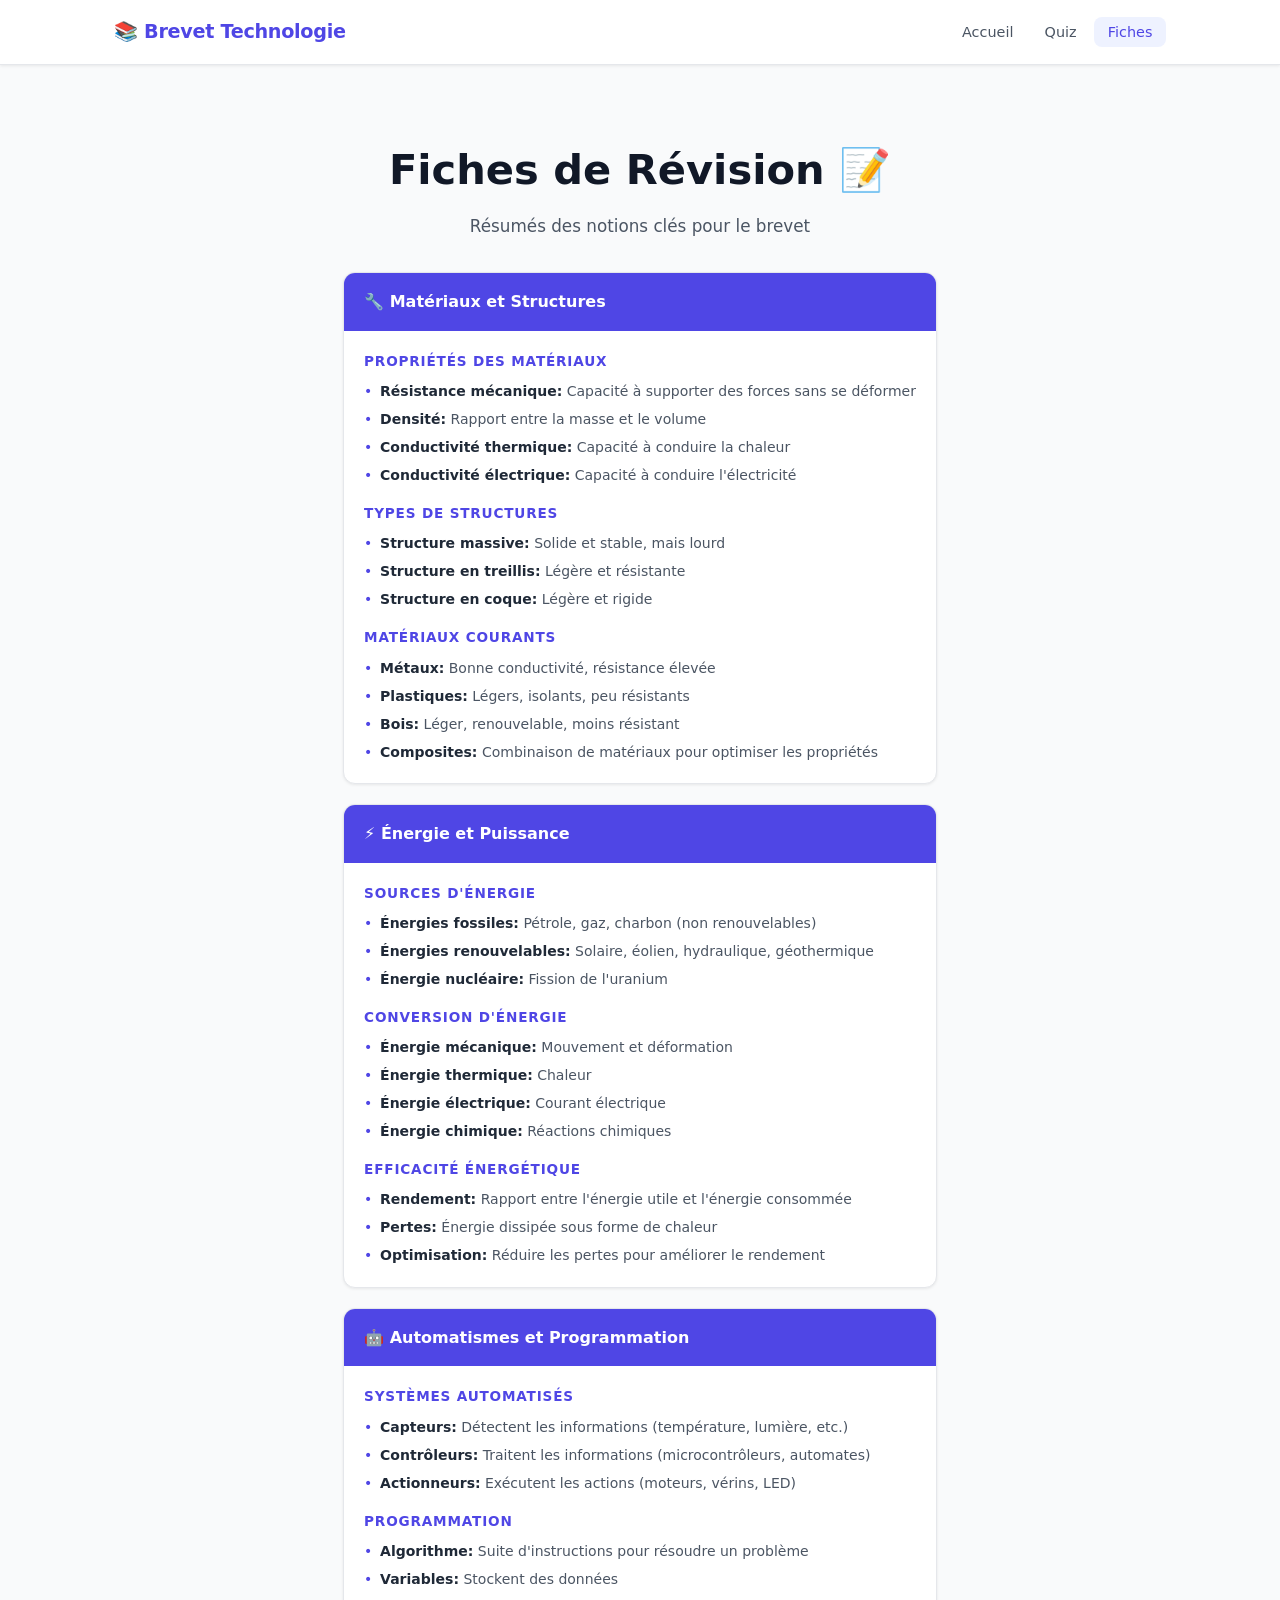
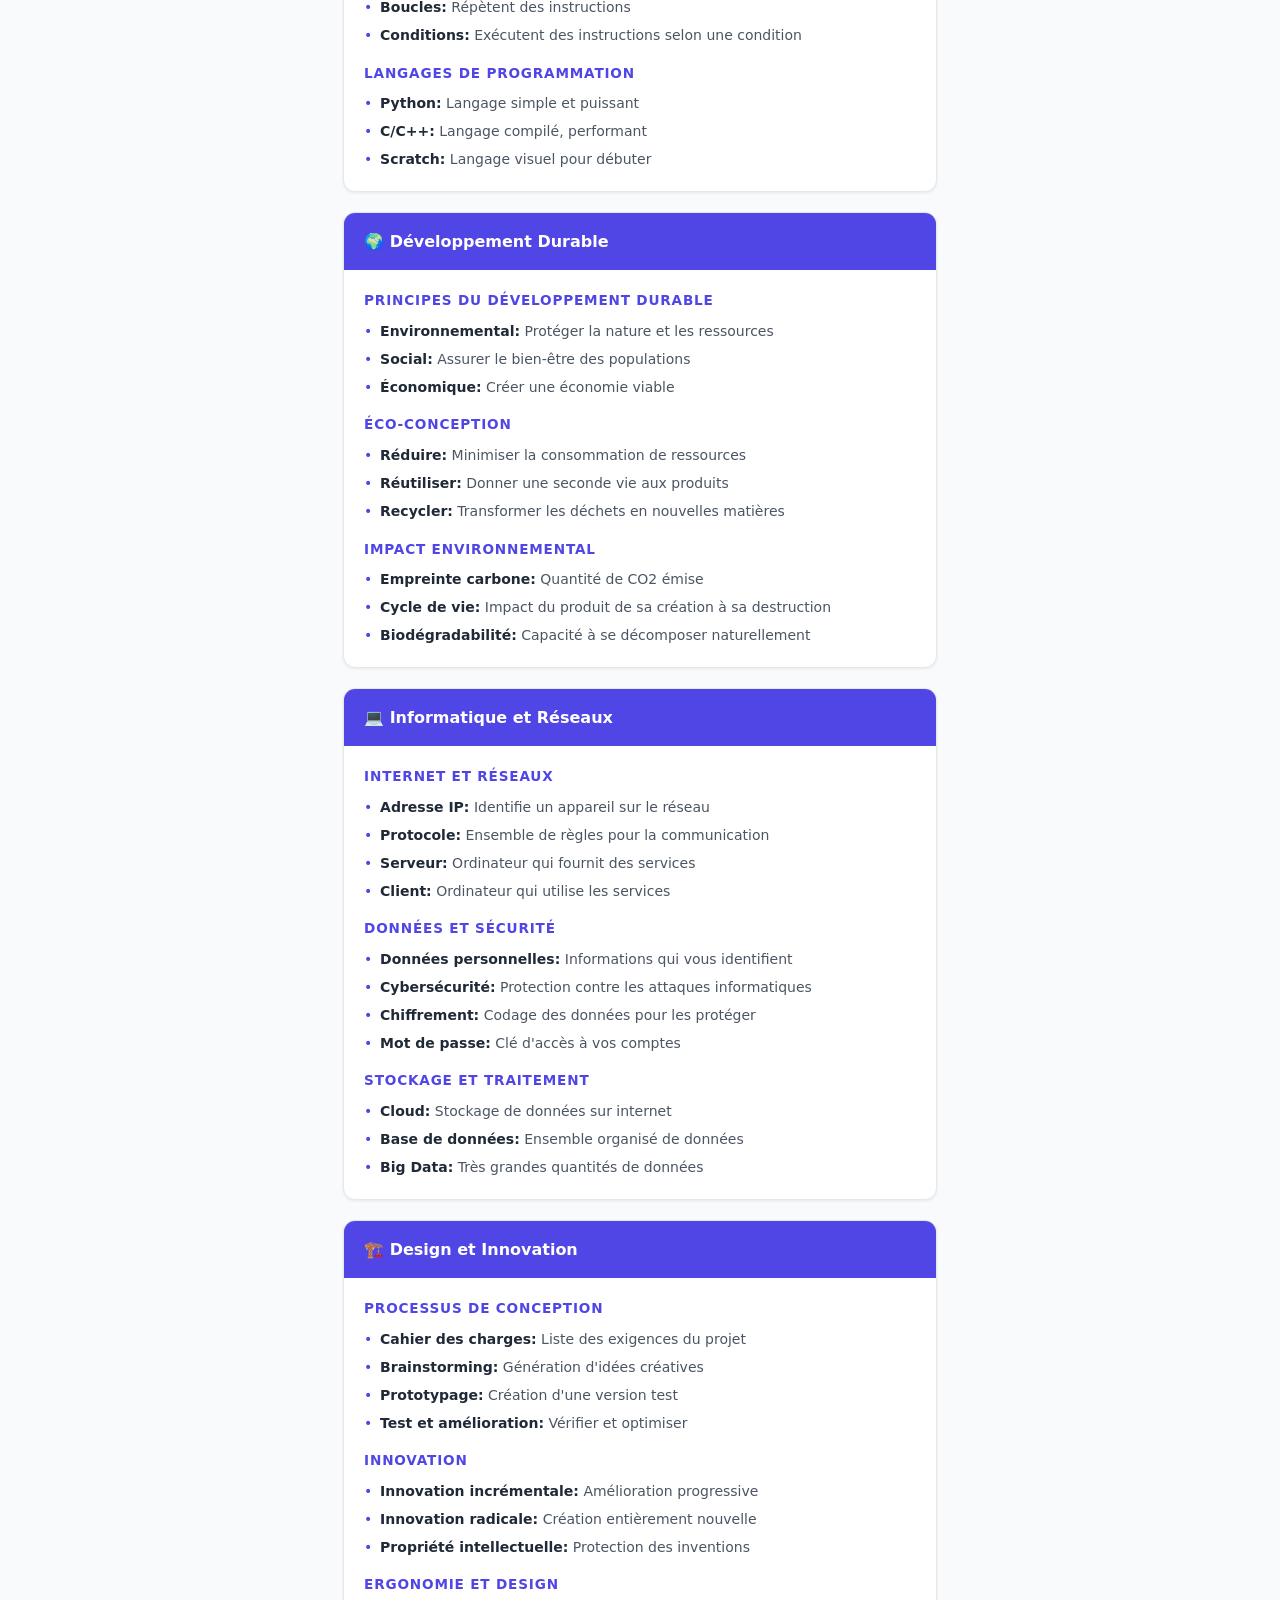
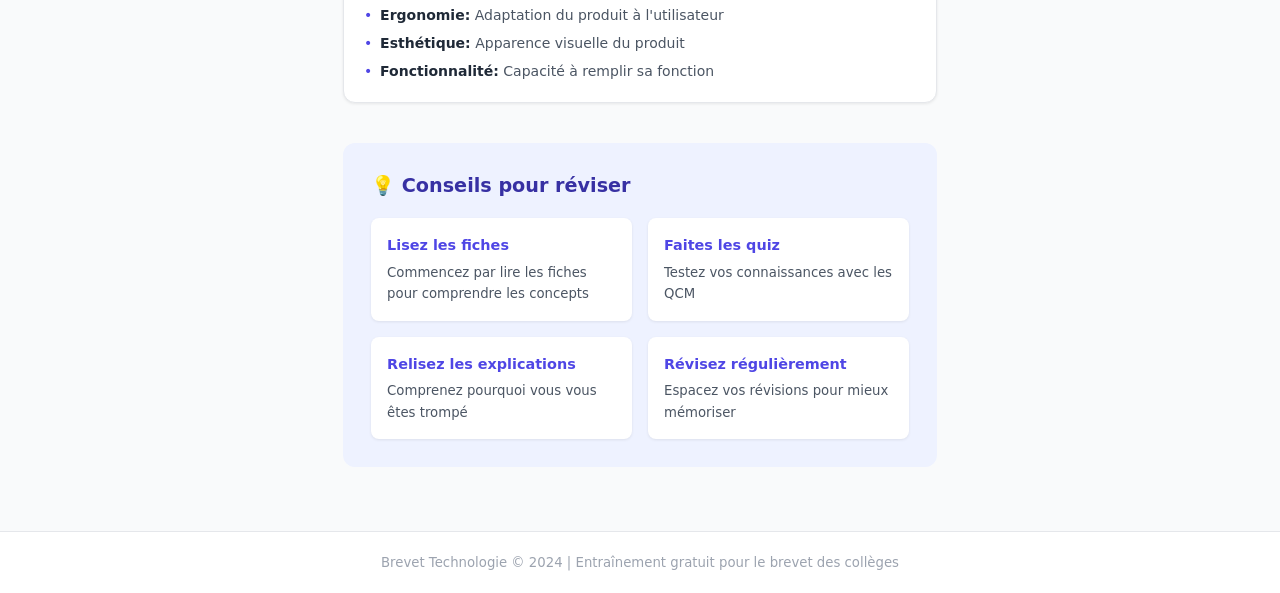
==== fiches.html @ 894ae721 "Initial commit" ====
<!DOCTYPE html>
<html lang="fr">
<head>
    <meta charset="UTF-8">
    <meta name="viewport" content="width=device-width, initial-scale=1.0">
    <title>Fiches de Révision - Brevet Technologie</title>
    <link rel="stylesheet" href="styles.css">
</head>
<body>
    <nav class="navbar">
        <div class="nav-container">
            <h1 class="logo">📚 Brevet Technologie</h1>
            <ul class="nav-links">
                <li><a href="index.html">Accueil</a></li>
                <li><a href="quiz.html">Quiz</a></li>
                <li><a href="fiches.html" class="active">Fiches</a></li>
            </ul>
        </div>
    </nav>

    <div class="container">
        <header class="hero">
            <h1>Fiches de Révision 📝</h1>
            <p>Résumés des notions clés pour le brevet</p>
        </header>

        <div class="fiches-container">
            <div class="fiche-card">
                <div class="fiche-header">
                    <h2>🔧 Matériaux et Structures</h2>
                </div>
                <div class="fiche-content">
                    <h3>Propriétés des matériaux</h3>
                    <ul>
                        <li><strong>Résistance mécanique:</strong> Capacité à supporter des forces sans se déformer</li>
                        <li><strong>Densité:</strong> Rapport entre la masse et le volume</li>
                        <li><strong>Conductivité thermique:</strong> Capacité à conduire la chaleur</li>
                        <li><strong>Conductivité électrique:</strong> Capacité à conduire l'électricité</li>
                    </ul>

                    <h3>Types de structures</h3>
                    <ul>
                        <li><strong>Structure massive:</strong> Solide et stable, mais lourd</li>
                        <li><strong>Structure en treillis:</strong> Légère et résistante</li>
                        <li><strong>Structure en coque:</strong> Légère et rigide</li>
                    </ul>

                    <h3>Matériaux courants</h3>
                    <ul>
                        <li><strong>Métaux:</strong> Bonne conductivité, résistance élevée</li>
                        <li><strong>Plastiques:</strong> Légers, isolants, peu résistants</li>
                        <li><strong>Bois:</strong> Léger, renouvelable, moins résistant</li>
                        <li><strong>Composites:</strong> Combinaison de matériaux pour optimiser les propriétés</li>
                    </ul>
                </div>
            </div>

            <div class="fiche-card">
                <div class="fiche-header">
                    <h2>⚡ Énergie et Puissance</h2>
                </div>
                <div class="fiche-content">
                    <h3>Sources d'énergie</h3>
                    <ul>
                        <li><strong>Énergies fossiles:</strong> Pétrole, gaz, charbon (non renouvelables)</li>
                        <li><strong>Énergies renouvelables:</strong> Solaire, éolien, hydraulique, géothermique</li>
                        <li><strong>Énergie nucléaire:</strong> Fission de l'uranium</li>
                    </ul>

                    <h3>Conversion d'énergie</h3>
                    <ul>
                        <li><strong>Énergie mécanique:</strong> Mouvement et déformation</li>
                        <li><strong>Énergie thermique:</strong> Chaleur</li>
                        <li><strong>Énergie électrique:</strong> Courant électrique</li>
                        <li><strong>Énergie chimique:</strong> Réactions chimiques</li>
                    </ul>

                    <h3>Efficacité énergétique</h3>
                    <ul>
                        <li><strong>Rendement:</strong> Rapport entre l'énergie utile et l'énergie consommée</li>
                        <li><strong>Pertes:</strong> Énergie dissipée sous forme de chaleur</li>
                        <li><strong>Optimisation:</strong> Réduire les pertes pour améliorer le rendement</li>
                    </ul>
                </div>
            </div>

            <div class="fiche-card">
                <div class="fiche-header">
                    <h2>🤖 Automatismes et Programmation</h2>
                </div>
                <div class="fiche-content">
                    <h3>Systèmes automatisés</h3>
                    <ul>
                        <li><strong>Capteurs:</strong> Détectent les informations (température, lumière, etc.)</li>
                        <li><strong>Contrôleurs:</strong> Traitent les informations (microcontrôleurs, automates)</li>
                        <li><strong>Actionneurs:</strong> Exécutent les actions (moteurs, vérins, LED)</li>
                    </ul>

                    <h3>Programmation</h3>
                    <ul>
                        <li><strong>Algorithme:</strong> Suite d'instructions pour résoudre un problème</li>
                        <li><strong>Variables:</strong> Stockent des données</li>
                        <li><strong>Boucles:</strong> Répètent des instructions</li>
                        <li><strong>Conditions:</strong> Exécutent des instructions selon une condition</li>
                    </ul>

                    <h3>Langages de programmation</h3>
                    <ul>
                        <li><strong>Python:</strong> Langage simple et puissant</li>
                        <li><strong>C/C++:</strong> Langage compilé, performant</li>
                        <li><strong>Scratch:</strong> Langage visuel pour débuter</li>
                    </ul>
                </div>
            </div>

            <div class="fiche-card">
                <div class="fiche-header">
                    <h2>🌍 Développement Durable</h2>
                </div>
                <div class="fiche-content">
                    <h3>Principes du développement durable</h3>
                    <ul>
                        <li><strong>Environnemental:</strong> Protéger la nature et les ressources</li>
                        <li><strong>Social:</strong> Assurer le bien-être des populations</li>
                        <li><strong>Économique:</strong> Créer une économie viable</li>
                    </ul>

                    <h3>Éco-conception</h3>
                    <ul>
                        <li><strong>Réduire:</strong> Minimiser la consommation de ressources</li>
                        <li><strong>Réutiliser:</strong> Donner une seconde vie aux produits</li>
                        <li><strong>Recycler:</strong> Transformer les déchets en nouvelles matières</li>
                    </ul>

                    <h3>Impact environnemental</h3>
                    <ul>
                        <li><strong>Empreinte carbone:</strong> Quantité de CO2 émise</li>
                        <li><strong>Cycle de vie:</strong> Impact du produit de sa création à sa destruction</li>
                        <li><strong>Biodégradabilité:</strong> Capacité à se décomposer naturellement</li>
                    </ul>
                </div>
            </div>

            <div class="fiche-card">
                <div class="fiche-header">
                    <h2>💻 Informatique et Réseaux</h2>
                </div>
                <div class="fiche-content">
                    <h3>Internet et réseaux</h3>
                    <ul>
                        <li><strong>Adresse IP:</strong> Identifie un appareil sur le réseau</li>
                        <li><strong>Protocole:</strong> Ensemble de règles pour la communication</li>
                        <li><strong>Serveur:</strong> Ordinateur qui fournit des services</li>
                        <li><strong>Client:</strong> Ordinateur qui utilise les services</li>
                    </ul>

                    <h3>Données et sécurité</h3>
                    <ul>
                        <li><strong>Données personnelles:</strong> Informations qui vous identifient</li>
                        <li><strong>Cybersécurité:</strong> Protection contre les attaques informatiques</li>
                        <li><strong>Chiffrement:</strong> Codage des données pour les protéger</li>
                        <li><strong>Mot de passe:</strong> Clé d'accès à vos comptes</li>
                    </ul>

                    <h3>Stockage et traitement</h3>
                    <ul>
                        <li><strong>Cloud:</strong> Stockage de données sur internet</li>
                        <li><strong>Base de données:</strong> Ensemble organisé de données</li>
                        <li><strong>Big Data:</strong> Très grandes quantités de données</li>
                    </ul>
                </div>
            </div>

            <div class="fiche-card">
                <div class="fiche-header">
                    <h2>🏗️ Design et Innovation</h2>
                </div>
                <div class="fiche-content">
                    <h3>Processus de conception</h3>
                    <ul>
                        <li><strong>Cahier des charges:</strong> Liste des exigences du projet</li>
                        <li><strong>Brainstorming:</strong> Génération d'idées créatives</li>
                        <li><strong>Prototypage:</strong> Création d'une version test</li>
                        <li><strong>Test et amélioration:</strong> Vérifier et optimiser</li>
                    </ul>

                    <h3>Innovation</h3>
                    <ul>
                        <li><strong>Innovation incrémentale:</strong> Amélioration progressive</li>
                        <li><strong>Innovation radicale:</strong> Création entièrement nouvelle</li>
                        <li><strong>Propriété intellectuelle:</strong> Protection des inventions</li>
                    </ul>

                    <h3>Ergonomie et design</h3>
                    <ul>
                        <li><strong>Ergonomie:</strong> Adaptation du produit à l'utilisateur</li>
                        <li><strong>Esthétique:</strong> Apparence visuelle du produit</li>
                        <li><strong>Fonctionnalité:</strong> Capacité à remplir sa fonction</li>
                    </ul>
                </div>
            </div>
        </div>

        <section class="tips-section">
            <h2>💡 Conseils pour réviser</h2>
            <div class="tips-grid">
                <div class="tip-card">
                    <h3>Lisez les fiches</h3>
                    <p>Commencez par lire les fiches pour comprendre les concepts</p>
                </div>
                <div class="tip-card">
                    <h3>Faites les quiz</h3>
                    <p>Testez vos connaissances avec les QCM</p>
                </div>
                <div class="tip-card">
                    <h3>Relisez les explications</h3>
                    <p>Comprenez pourquoi vous vous êtes trompé</p>
                </div>
                <div class="tip-card">
                    <h3>Révisez régulièrement</h3>
                    <p>Espacez vos révisions pour mieux mémoriser</p>
                </div>
            </div>
        </section>
    </div>

    <footer>
        <p>Brevet Technologie © 2024 | Entraînement gratuit pour le brevet des collèges</p>
    </footer>
</body>
</html>
---- styles.css ----
/* ===== RESET & BASE ===== */
*, *::before, *::after {
    box-sizing: border-box;
    margin: 0;
    padding: 0;
}

:root {
    --primary: #4f46e5;
    --primary-light: #eef2ff;
    --primary-dark: #3730a3;
    --success: #16a34a;
    --success-light: #dcfce7;
    --danger: #dc2626;
    --danger-light: #fee2e2;
    --warning: #d97706;
    --warning-light: #fef3c7;
    --gray-50: #f9fafb;
    --gray-100: #f3f4f6;
    --gray-200: #e5e7eb;
    --gray-400: #9ca3af;
    --gray-600: #4b5563;
    --gray-800: #1f2937;
    --gray-900: #111827;
    --radius: 12px;
    --radius-sm: 8px;
    --shadow-sm: 0 1px 3px rgba(0,0,0,.08);
    --shadow: 0 4px 16px rgba(0,0,0,.10);
    --shadow-lg: 0 8px 32px rgba(0,0,0,.12);
    --transition: .2s ease;
}

body {
    font-family: 'Segoe UI', system-ui, -apple-system, sans-serif;
    background: var(--gray-50);
    color: var(--gray-800);
    line-height: 1.6;
    min-height: 100vh;
    display: flex;
    flex-direction: column;
}

/* ===== NAVBAR ===== */
.navbar {
    background: #fff;
    border-bottom: 1px solid var(--gray-200);
    position: sticky;
    top: 0;
    z-index: 100;
    box-shadow: var(--shadow-sm);
}

.nav-container {
    max-width: 1100px;
    margin: 0 auto;
    padding: 0 1.5rem;
    height: 64px;
    display: flex;
    align-items: center;
    justify-content: space-between;
}

.logo {
    font-size: 1.2rem;
    font-weight: 700;
    color: var(--primary);
    letter-spacing: -.3px;
}

.nav-links {
    list-style: none;
    display: flex;
    gap: .25rem;
}

.nav-links a {
    text-decoration: none;
    color: var(--gray-600);
    font-size: .9rem;
    font-weight: 500;
    padding: .45rem .85rem;
    border-radius: var(--radius-sm);
    transition: background var(--transition), color var(--transition);
}

.nav-links a:hover {
    background: var(--gray-100);
    color: var(--gray-900);
}

.nav-links a.active {
    background: var(--primary-light);
    color: var(--primary);
}

/* ===== LAYOUT ===== */
.container {
    max-width: 1100px;
    margin: 0 auto;
    padding: 2rem 1.5rem;
    flex: 1;
}

/* ===== HERO ===== */
.hero {
    text-align: center;
    padding: 2.5rem 1rem 2rem;
}

.hero h1 {
    font-size: clamp(1.8rem, 4vw, 2.6rem);
    font-weight: 700;
    color: var(--gray-900);
    margin-bottom: .6rem;
}

.hero p {
    font-size: 1.05rem;
    color: var(--gray-600);
}

/* ===== STATS SECTION ===== */
.stats-section {
    display: grid;
    grid-template-columns: repeat(auto-fit, minmax(220px, 1fr));
    gap: 1rem;
    margin-bottom: 2.5rem;
}

.stat-card {
    background: #fff;
    border: 1px solid var(--gray-200);
    border-radius: var(--radius);
    padding: 1.25rem 1.5rem;
    text-align: center;
    box-shadow: var(--shadow-sm);
}

.stat-icon {
    font-size: 1.8rem;
    margin-bottom: .4rem;
}

.stat-card h3 {
    font-size: .8rem;
    text-transform: uppercase;
    letter-spacing: .06em;
    color: var(--gray-400);
    margin-bottom: .3rem;
}

.stat-card p {
    font-size: 1.3rem;
    font-weight: 700;
    color: var(--gray-900);
}

/* ===== PROGRESS BAR ===== */
.progress-bar {
    background: var(--gray-200);
    border-radius: 99px;
    height: 8px;
    overflow: hidden;
    margin-top: .6rem;
}

.progress-fill {
    height: 100%;
    background: linear-gradient(90deg, var(--primary), #818cf8);
    border-radius: 99px;
    transition: width .6s ease;
    width: 0%;
}

/* ===== PROGRESSION DÉTAILLÉE ===== */
.progress-detail-section {
    background: #fff;
    border: 1px solid var(--gray-200);
    border-radius: var(--radius);
    padding: 1.5rem;
    margin-bottom: 2.5rem;
    box-shadow: var(--shadow-sm);
}

.progress-detail-section h2 {
    font-size: 1rem;
    font-weight: 700;
    margin-bottom: 1.1rem;
    color: var(--gray-900);
}

.progress-detail-grid {
    display: flex;
    flex-direction: column;
    gap: .65rem;
}

.prog-row {
    display: grid;
    grid-template-columns: 140px 1fr 40px;
    align-items: center;
    gap: .75rem;
}

.prog-label {
    font-size: .85rem;
    color: var(--gray-600);
    white-space: nowrap;
    overflow: hidden;
    text-overflow: ellipsis;
}

.prog-bar-wrap {
    background: var(--gray-100);
    border-radius: 99px;
    height: 10px;
    overflow: hidden;
}

.prog-bar-fill {
    height: 100%;
    border-radius: 99px;
    transition: width .7s ease;
    min-width: 0;
}

.prog-pct {
    font-size: .82rem;
    font-weight: 700;
    text-align: right;
}

@media (max-width: 480px) {
    .prog-row { grid-template-columns: 110px 1fr 36px; }
}

/* ===== THEMES SECTION ===== */
.themes-section h2,
.info-section h2 {
    font-size: 1.3rem;
    font-weight: 700;
    margin-bottom: 1.2rem;
    color: var(--gray-900);
}

.themes-grid {
    display: grid;
    grid-template-columns: repeat(auto-fill, minmax(280px, 1fr));
    gap: 1rem;
    margin-bottom: 3rem;
}

.theme-card {
    background: #fff;
    border: 1px solid var(--gray-200);
    border-radius: var(--radius);
    padding: 1.4rem 1.5rem;
    cursor: pointer;
    transition: transform var(--transition), box-shadow var(--transition), border-color var(--transition);
    box-shadow: var(--shadow-sm);
}

.theme-card:hover {
    transform: translateY(-3px);
    box-shadow: var(--shadow);
    border-color: var(--primary);
}

.theme-icon {
    font-size: 2rem;
    margin-bottom: .6rem;
}

.theme-card h3 {
    font-size: 1rem;
    font-weight: 700;
    margin-bottom: .35rem;
    color: var(--gray-900);
}

.theme-card p {
    font-size: .875rem;
    color: var(--gray-600);
    margin-bottom: .7rem;
}

.theme-stats span {
    font-size: .8rem;
    font-weight: 600;
    color: var(--primary);
    background: var(--primary-light);
    padding: .2rem .6rem;
    border-radius: 99px;
}

/* ===== INFO SECTION ===== */
.info-grid {
    display: grid;
    grid-template-columns: repeat(auto-fill, minmax(200px, 1fr));
    gap: 1rem;
}

.info-card {
    background: #fff;
    border: 1px solid var(--gray-200);
    border-radius: var(--radius);
    padding: 1.25rem;
    box-shadow: var(--shadow-sm);
}

.info-number {
    width: 36px;
    height: 36px;
    border-radius: 50%;
    background: var(--primary-light);
    color: var(--primary);
    font-weight: 700;
    font-size: .9rem;
    display: flex;
    align-items: center;
    justify-content: center;
    margin-bottom: .7rem;
}

.info-card h3 {
    font-size: .95rem;
    font-weight: 700;
    margin-bottom: .35rem;
}

.info-card p {
    font-size: .85rem;
    color: var(--gray-600);
}

/* ===== FICHES ===== */
.fiches-container {
    display: grid;
    grid-template-columns: repeat(auto-fill, minmax(320px, 1fr));
    gap: 1.25rem;
    margin-bottom: 2.5rem;
}

.fiche-card {
    background: #fff;
    border: 1px solid var(--gray-200);
    border-radius: var(--radius);
    overflow: hidden;
    box-shadow: var(--shadow-sm);
    transition: box-shadow var(--transition);
}

.fiche-card:hover {
    box-shadow: var(--shadow);
}

.fiche-header {
    background: var(--primary);
    color: #fff;
    padding: 1rem 1.25rem;
}

.fiche-header h2 {
    font-size: 1rem;
    font-weight: 700;
}

.fiche-content {
    padding: 1.25rem;
}

.fiche-content h3 {
    font-size: .85rem;
    text-transform: uppercase;
    letter-spacing: .06em;
    color: var(--primary);
    margin: 1rem 0 .5rem;
    font-weight: 700;
}

.fiche-content h3:first-child {
    margin-top: 0;
}

.fiche-content ul {
    list-style: none;
    display: flex;
    flex-direction: column;
    gap: .35rem;
}

.fiche-content li {
    font-size: .875rem;
    color: var(--gray-600);
    padding-left: 1rem;
    position: relative;
}

.fiche-content li::before {
    content: '•';
    color: var(--primary);
    position: absolute;
    left: 0;
}

.fiche-content strong {
    color: var(--gray-800);
}

/* ===== TIPS SECTION ===== */
.tips-section {
    background: var(--primary-light);
    border-radius: var(--radius);
    padding: 1.75rem;
    margin-bottom: 2rem;
}

.tips-section h2 {
    font-size: 1.2rem;
    font-weight: 700;
    margin-bottom: 1rem;
    color: var(--primary-dark);
}

.tips-grid {
    display: grid;
    grid-template-columns: repeat(auto-fill, minmax(180px, 1fr));
    gap: 1rem;
}

.tip-card {
    background: #fff;
    border-radius: var(--radius-sm);
    padding: 1rem;
    box-shadow: var(--shadow-sm);
}

.tip-card h3 {
    font-size: .9rem;
    font-weight: 700;
    margin-bottom: .3rem;
    color: var(--primary);
}

.tip-card p {
    font-size: .83rem;
    color: var(--gray-600);
}

/* ===== QUIZ ===== */
.quiz-container {
    max-width: 760px;
    margin: 0 auto;
}

.quiz-header {
    background: #fff;
    border: 1px solid var(--gray-200);
    border-radius: var(--radius);
    padding: 1.25rem 1.5rem;
    margin-bottom: 1.25rem;
    box-shadow: var(--shadow-sm);
}

.quiz-header h2 {
    font-size: 1.15rem;
    font-weight: 700;
    margin-bottom: .75rem;
}

.quiz-progress {
    display: flex;
    align-items: center;
    gap: .75rem;
}

#question-counter {
    font-size: .85rem;
    font-weight: 600;
    color: var(--gray-600);
    white-space: nowrap;
    min-width: 36px;
}

.question-section {
    background: #fff;
    border: 1px solid var(--gray-200);
    border-radius: var(--radius);
    padding: 1.75rem 1.5rem;
    margin-bottom: 1.25rem;
    box-shadow: var(--shadow-sm);
}

#question-text {
    font-size: 1.1rem;
    font-weight: 600;
    color: var(--gray-900);
    margin-bottom: 1.5rem;
    line-height: 1.5;
}

.answers-grid {
    display: grid;
    grid-template-columns: 1fr 1fr;
    gap: .75rem;
}

@media (max-width: 560px) {
    .answers-grid { grid-template-columns: 1fr; }
}

.answer-btn {
    background: var(--gray-50);
    border: 1.5px solid var(--gray-200);
    border-radius: var(--radius-sm);
    padding: .9rem 1.1rem;
    font-size: .92rem;
    font-family: inherit;
    color: var(--gray-800);
    cursor: pointer;
    text-align: left;
    transition: all var(--transition);
    line-height: 1.4;
}

.answer-btn:hover {
    background: var(--primary-light);
    border-color: var(--primary);
    color: var(--primary);
}

.answer-btn.selected {
    background: var(--primary);
    border-color: var(--primary);
    color: #fff;
    font-weight: 600;
}

.answer-btn.correct {
    background: var(--success-light);
    border-color: var(--success);
    color: var(--success);
    font-weight: 600;
}

.answer-btn.incorrect {
    background: var(--danger-light);
    border-color: var(--danger);
    color: var(--danger);
}

/* ===== QUIZ CONTROLS ===== */
.quiz-controls {
    display: flex;
    justify-content: space-between;
    gap: 1rem;
}

.btn {
    padding: .7rem 1.5rem;
    border-radius: var(--radius-sm);
    border: none;
    font-size: .95rem;
    font-family: inherit;
    font-weight: 600;
    cursor: pointer;
    transition: all var(--transition);
}

.btn:disabled {
    opacity: .4;
    cursor: not-allowed;
}

.btn-primary {
    background: var(--primary);
    color: #fff;
}

.btn-primary:hover:not(:disabled) {
    background: var(--primary-dark);
}

.btn-secondary {
    background: #fff;
    color: var(--gray-700, var(--gray-800));
    border: 1.5px solid var(--gray-200);
}

.btn-secondary:hover:not(:disabled) {
    background: var(--gray-100);
}

/* ===== RESULTS ===== */
.results-container {
    max-width: 760px;
    margin: 0 auto;
}

.results-card {
    background: #fff;
    border: 1px solid var(--gray-200);
    border-radius: var(--radius);
    padding: 2rem;
    box-shadow: var(--shadow);
}

.results-card h2 {
    font-size: 1.5rem;
    font-weight: 700;
    text-align: center;
    margin-bottom: 1.5rem;
}

.score-display {
    display: flex;
    justify-content: center;
    margin-bottom: 1rem;
}

.score-circle {
    width: 120px;
    height: 120px;
    border-radius: 50%;
    background: var(--primary-light);
    border: 4px solid var(--primary);
    display: flex;
    align-items: center;
    justify-content: center;
    font-size: 2rem;
    font-weight: 700;
    color: var(--primary);
}

#score-message {
    text-align: center;
    font-size: 1.05rem;
    color: var(--gray-600);
    margin-bottom: 1.5rem;
}

.results-stats {
    display: flex;
    gap: 1rem;
    justify-content: center;
    margin-bottom: 2rem;
}

.result-stat {
    background: var(--gray-50);
    border: 1px solid var(--gray-200);
    border-radius: var(--radius-sm);
    padding: .75rem 1.5rem;
    text-align: center;
    min-width: 130px;
}

.stat-label {
    display: block;
    font-size: .78rem;
    color: var(--gray-400);
    text-transform: uppercase;
    letter-spacing: .06em;
    margin-bottom: .25rem;
}

.stat-value {
    display: block;
    font-size: 1.5rem;
    font-weight: 700;
    color: var(--gray-900);
}

/* ===== REVIEW SECTION ===== */
.review-section h3 {
    font-size: 1rem;
    font-weight: 700;
    margin-bottom: 1rem;
    padding-bottom: .5rem;
    border-bottom: 1px solid var(--gray-200);
}

.review-item {
    border-radius: var(--radius-sm);
    border-left: 4px solid;
    padding: 1rem 1.1rem;
    margin-bottom: .75rem;
    font-size: .9rem;
}

.review-item.correct {
    background: var(--success-light);
    border-color: var(--success);
}

.review-item.incorrect {
    background: var(--danger-light);
    border-color: var(--danger);
}

.review-question {
    font-weight: 600;
    color: var(--gray-900);
    margin-bottom: .5rem;
}

.review-answer p {
    color: var(--gray-700, var(--gray-800));
    margin-bottom: .25rem;
}

.review-answer strong {
    color: var(--gray-900);
}

.results-actions {
    display: flex;
    gap: 1rem;
    justify-content: center;
    margin-top: 1.75rem;
    flex-wrap: wrap;
}

/* ===== FOOTER ===== */
footer {
    background: #fff;
    border-top: 1px solid var(--gray-200);
    text-align: center;
    padding: 1.25rem;
    font-size: .83rem;
    color: var(--gray-400);
    margin-top: auto;
}

/* ===== RESPONSIVE ===== */
@media (max-width: 640px) {
    .nav-container { padding: 0 1rem; }
    .container { padding: 1.25rem 1rem; }
    .hero { padding: 1.5rem .5rem 1.25rem; }
    .fiches-container { grid-template-columns: 1fr; }
    .themes-grid { grid-template-columns: 1fr; }
    .results-stats { flex-direction: column; align-items: center; }
    .quiz-controls { gap: .5rem; }
    .btn { padding: .65rem 1rem; font-size: .88rem; }
}
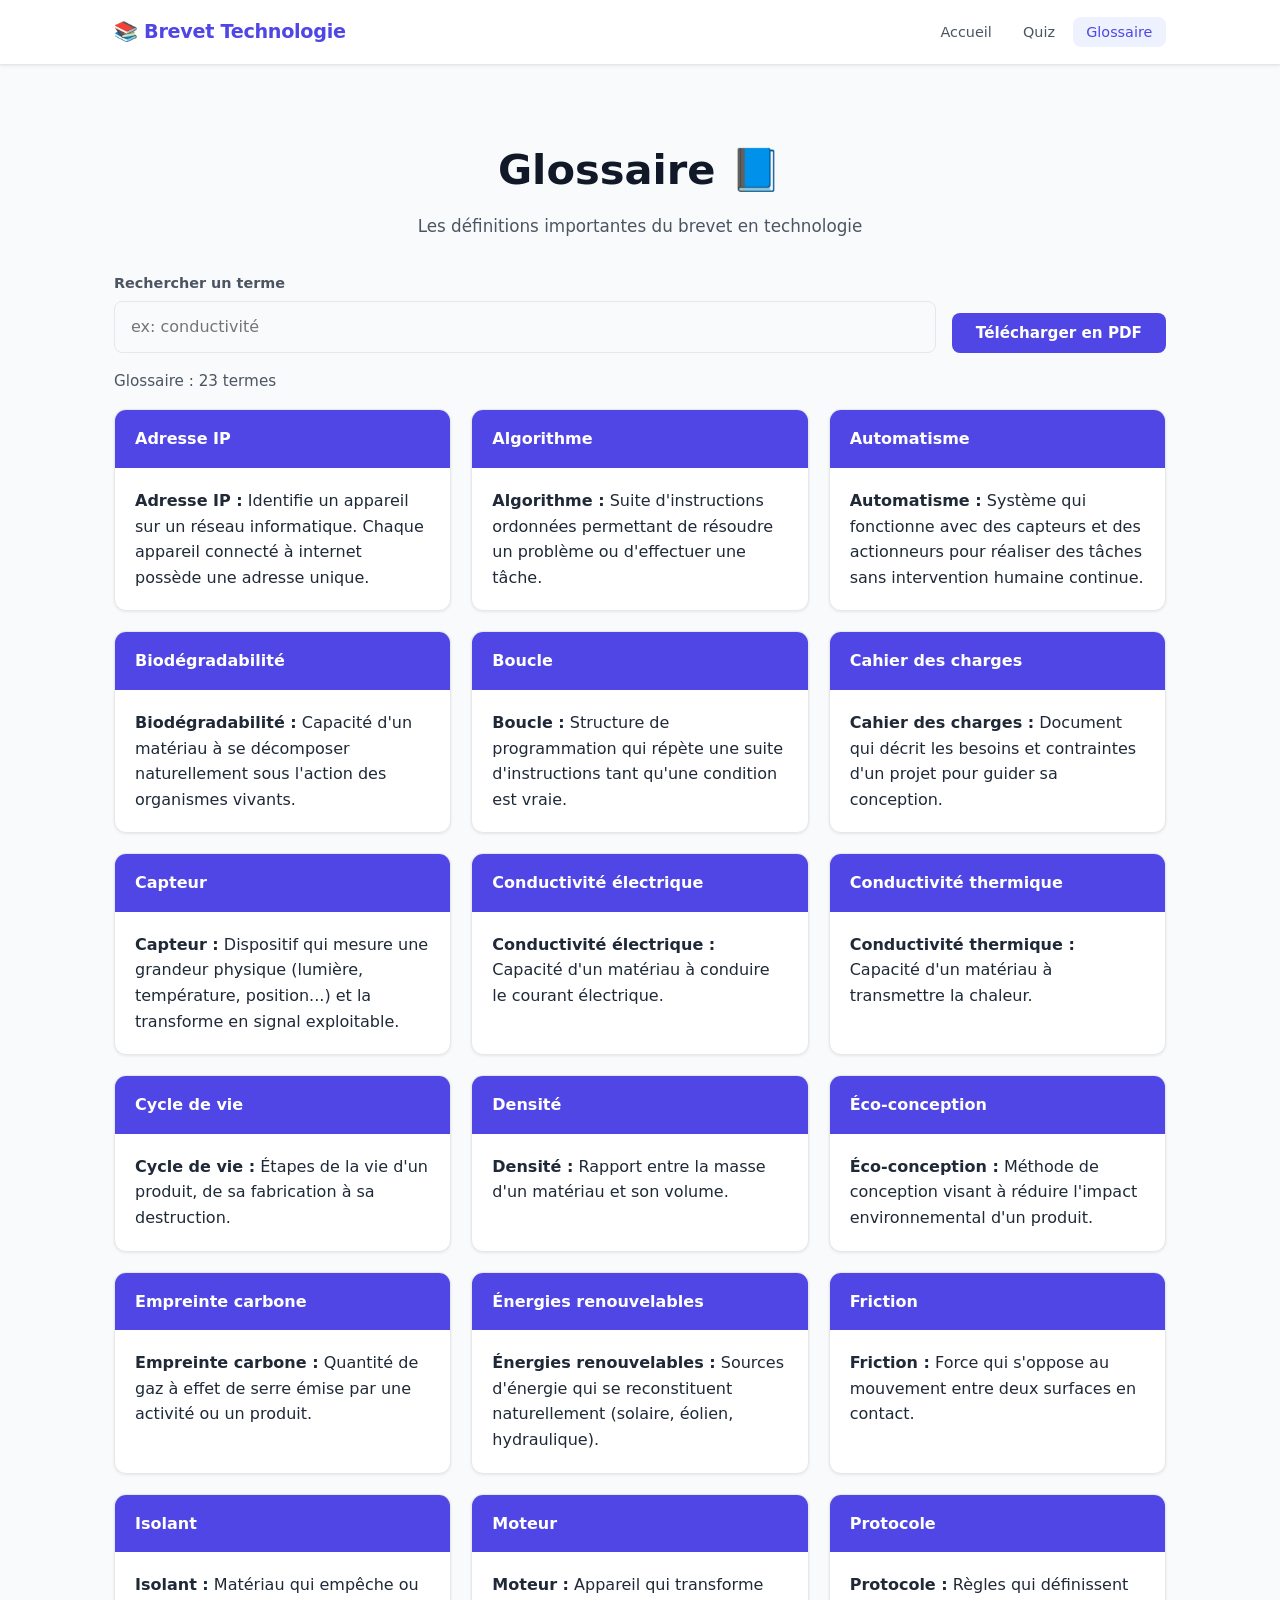
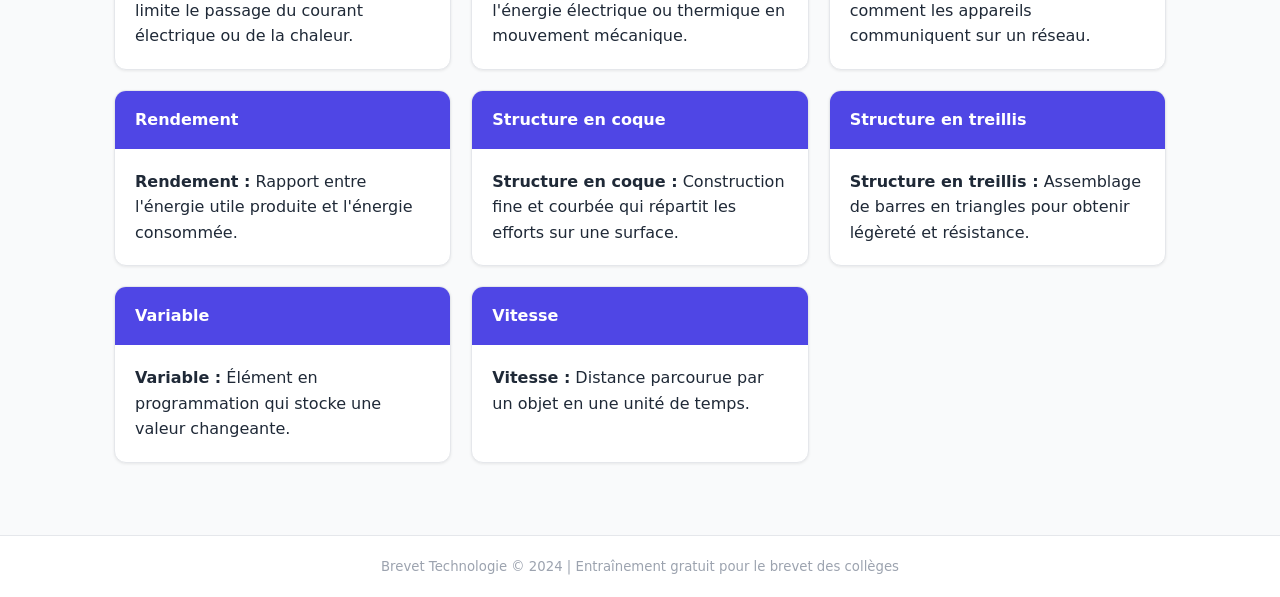
==== commit 72d0336e: "Phase 3: remplacer fiches par glossaire avec recherche et PDF" ====
--- a/fiches.html
+++ b/fiches.html
@@ -3,7 +3,7 @@
 <head>
     <meta charset="UTF-8">
     <meta name="viewport" content="width=device-width, initial-scale=1.0">
-    <title>Fiches de Révision - Brevet Technologie</title>
+    <title>Glossaire - Brevet Technologie</title>
     <link rel="stylesheet" href="styles.css">
 </head>
 <body>
@@ -13,219 +13,251 @@
             <ul class="nav-links">
                 <li><a href="index.html">Accueil</a></li>
                 <li><a href="quiz.html">Quiz</a></li>
-                <li><a href="fiches.html" class="active">Fiches</a></li>
+                <li><a href="fiches.html" class="active">Glossaire</a></li>
             </ul>
         </div>
     </nav>
 
     <div class="container">
         <header class="hero">
-            <h1>Fiches de Révision 📝</h1>
-            <p>Résumés des notions clés pour le brevet</p>
+            <h1>Glossaire 📘</h1>
+            <p>Les définitions importantes du brevet en technologie</p>
         </header>
 
-        <div class="fiches-container">
-            <div class="fiche-card">
-                <div class="fiche-header">
-                    <h2>🔧 Matériaux et Structures</h2>
-                </div>
-                <div class="fiche-content">
-                    <h3>Propriétés des matériaux</h3>
-                    <ul>
-                        <li><strong>Résistance mécanique:</strong> Capacité à supporter des forces sans se déformer</li>
-                        <li><strong>Densité:</strong> Rapport entre la masse et le volume</li>
-                        <li><strong>Conductivité thermique:</strong> Capacité à conduire la chaleur</li>
-                        <li><strong>Conductivité électrique:</strong> Capacité à conduire l'électricité</li>
-                    </ul>
-
-                    <h3>Types de structures</h3>
-                    <ul>
-                        <li><strong>Structure massive:</strong> Solide et stable, mais lourd</li>
-                        <li><strong>Structure en treillis:</strong> Légère et résistante</li>
-                        <li><strong>Structure en coque:</strong> Légère et rigide</li>
-                    </ul>
-
-                    <h3>Matériaux courants</h3>
-                    <ul>
-                        <li><strong>Métaux:</strong> Bonne conductivité, résistance élevée</li>
-                        <li><strong>Plastiques:</strong> Légers, isolants, peu résistants</li>
-                        <li><strong>Bois:</strong> Léger, renouvelable, moins résistant</li>
-                        <li><strong>Composites:</strong> Combinaison de matériaux pour optimiser les propriétés</li>
-                    </ul>
-                </div>
-            </div>
-
-            <div class="fiche-card">
-                <div class="fiche-header">
-                    <h2>⚡ Énergie et Puissance</h2>
-                </div>
-                <div class="fiche-content">
-                    <h3>Sources d'énergie</h3>
-                    <ul>
-                        <li><strong>Énergies fossiles:</strong> Pétrole, gaz, charbon (non renouvelables)</li>
-                        <li><strong>Énergies renouvelables:</strong> Solaire, éolien, hydraulique, géothermique</li>
-                        <li><strong>Énergie nucléaire:</strong> Fission de l'uranium</li>
-                    </ul>
-
-                    <h3>Conversion d'énergie</h3>
-                    <ul>
-                        <li><strong>Énergie mécanique:</strong> Mouvement et déformation</li>
-                        <li><strong>Énergie thermique:</strong> Chaleur</li>
-                        <li><strong>Énergie électrique:</strong> Courant électrique</li>
-                        <li><strong>Énergie chimique:</strong> Réactions chimiques</li>
-                    </ul>
-
-                    <h3>Efficacité énergétique</h3>
-                    <ul>
-                        <li><strong>Rendement:</strong> Rapport entre l'énergie utile et l'énergie consommée</li>
-                        <li><strong>Pertes:</strong> Énergie dissipée sous forme de chaleur</li>
-                        <li><strong>Optimisation:</strong> Réduire les pertes pour améliorer le rendement</li>
-                    </ul>
-                </div>
-            </div>
-
-            <div class="fiche-card">
-                <div class="fiche-header">
-                    <h2>🤖 Automatismes et Programmation</h2>
-                </div>
-                <div class="fiche-content">
-                    <h3>Systèmes automatisés</h3>
-                    <ul>
-                        <li><strong>Capteurs:</strong> Détectent les informations (température, lumière, etc.)</li>
-                        <li><strong>Contrôleurs:</strong> Traitent les informations (microcontrôleurs, automates)</li>
-                        <li><strong>Actionneurs:</strong> Exécutent les actions (moteurs, vérins, LED)</li>
-                    </ul>
-
-                    <h3>Programmation</h3>
-                    <ul>
-                        <li><strong>Algorithme:</strong> Suite d'instructions pour résoudre un problème</li>
-                        <li><strong>Variables:</strong> Stockent des données</li>
-                        <li><strong>Boucles:</strong> Répètent des instructions</li>
-                        <li><strong>Conditions:</strong> Exécutent des instructions selon une condition</li>
-                    </ul>
-
-                    <h3>Langages de programmation</h3>
-                    <ul>
-                        <li><strong>Python:</strong> Langage simple et puissant</li>
-                        <li><strong>C/C++:</strong> Langage compilé, performant</li>
-                        <li><strong>Scratch:</strong> Langage visuel pour débuter</li>
-                    </ul>
-                </div>
-            </div>
-
-            <div class="fiche-card">
-                <div class="fiche-header">
-                    <h2>🌍 Développement Durable</h2>
-                </div>
-                <div class="fiche-content">
-                    <h3>Principes du développement durable</h3>
-                    <ul>
-                        <li><strong>Environnemental:</strong> Protéger la nature et les ressources</li>
-                        <li><strong>Social:</strong> Assurer le bien-être des populations</li>
-                        <li><strong>Économique:</strong> Créer une économie viable</li>
-                    </ul>
-
-                    <h3>Éco-conception</h3>
-                    <ul>
-                        <li><strong>Réduire:</strong> Minimiser la consommation de ressources</li>
-                        <li><strong>Réutiliser:</strong> Donner une seconde vie aux produits</li>
-                        <li><strong>Recycler:</strong> Transformer les déchets en nouvelles matières</li>
-                    </ul>
-
-                    <h3>Impact environnemental</h3>
-                    <ul>
-                        <li><strong>Empreinte carbone:</strong> Quantité de CO2 émise</li>
-                        <li><strong>Cycle de vie:</strong> Impact du produit de sa création à sa destruction</li>
-                        <li><strong>Biodégradabilité:</strong> Capacité à se décomposer naturellement</li>
-                    </ul>
-                </div>
-            </div>
-
-            <div class="fiche-card">
-                <div class="fiche-header">
-                    <h2>💻 Informatique et Réseaux</h2>
-                </div>
-                <div class="fiche-content">
-                    <h3>Internet et réseaux</h3>
-                    <ul>
-                        <li><strong>Adresse IP:</strong> Identifie un appareil sur le réseau</li>
-                        <li><strong>Protocole:</strong> Ensemble de règles pour la communication</li>
-                        <li><strong>Serveur:</strong> Ordinateur qui fournit des services</li>
-                        <li><strong>Client:</strong> Ordinateur qui utilise les services</li>
-                    </ul>
-
-                    <h3>Données et sécurité</h3>
-                    <ul>
-                        <li><strong>Données personnelles:</strong> Informations qui vous identifient</li>
-                        <li><strong>Cybersécurité:</strong> Protection contre les attaques informatiques</li>
-                        <li><strong>Chiffrement:</strong> Codage des données pour les protéger</li>
-                        <li><strong>Mot de passe:</strong> Clé d'accès à vos comptes</li>
-                    </ul>
-
-                    <h3>Stockage et traitement</h3>
-                    <ul>
-                        <li><strong>Cloud:</strong> Stockage de données sur internet</li>
-                        <li><strong>Base de données:</strong> Ensemble organisé de données</li>
-                        <li><strong>Big Data:</strong> Très grandes quantités de données</li>
-                    </ul>
-                </div>
-            </div>
-
-            <div class="fiche-card">
-                <div class="fiche-header">
-                    <h2>🏗️ Design et Innovation</h2>
-                </div>
-                <div class="fiche-content">
-                    <h3>Processus de conception</h3>
-                    <ul>
-                        <li><strong>Cahier des charges:</strong> Liste des exigences du projet</li>
-                        <li><strong>Brainstorming:</strong> Génération d'idées créatives</li>
-                        <li><strong>Prototypage:</strong> Création d'une version test</li>
-                        <li><strong>Test et amélioration:</strong> Vérifier et optimiser</li>
-                    </ul>
-
-                    <h3>Innovation</h3>
-                    <ul>
-                        <li><strong>Innovation incrémentale:</strong> Amélioration progressive</li>
-                        <li><strong>Innovation radicale:</strong> Création entièrement nouvelle</li>
-                        <li><strong>Propriété intellectuelle:</strong> Protection des inventions</li>
-                    </ul>
-
-                    <h3>Ergonomie et design</h3>
-                    <ul>
-                        <li><strong>Ergonomie:</strong> Adaptation du produit à l'utilisateur</li>
-                        <li><strong>Esthétique:</strong> Apparence visuelle du produit</li>
-                        <li><strong>Fonctionnalité:</strong> Capacité à remplir sa fonction</li>
-                    </ul>
-                </div>
+        <div class="glossary-header">
+            <div class="glossary-search">
+                <label for="glossary-search-input">Rechercher un terme</label>
+                <input id="glossary-search-input" type="search" placeholder="ex: conductivité" oninput="filterGlossary()" autocomplete="off">
+            </div>
+            <div class="glossary-actions">
+                <button class="btn btn-primary" onclick="window.print()">Télécharger en PDF</button>
             </div>
         </div>
 
-        <section class="tips-section">
-            <h2>💡 Conseils pour réviser</h2>
-            <div class="tips-grid">
-                <div class="tip-card">
-                    <h3>Lisez les fiches</h3>
-                    <p>Commencez par lire les fiches pour comprendre les concepts</p>
-                </div>
-                <div class="tip-card">
-                    <h3>Faites les quiz</h3>
-                    <p>Testez vos connaissances avec les QCM</p>
-                </div>
-                <div class="tip-card">
-                    <h3>Relisez les explications</h3>
-                    <p>Comprenez pourquoi vous vous êtes trompé</p>
-                </div>
-                <div class="tip-card">
-                    <h3>Révisez régulièrement</h3>
-                    <p>Espacez vos révisions pour mieux mémoriser</p>
-                </div>
-            </div>
-        </section>
+        <div id="glossary-count" class="glossary-count">Glossaire : 25 termes</div>
+
+        <div class="fiches-container" id="glossary-container">
+            <div class="fiche-card glossaire-entry">
+                <div class="fiche-header">
+                    <h2>Adresse IP</h2>
+                </div>
+                <div class="fiche-content">
+                    <p><strong>Adresse IP :</strong> Identifie un appareil sur un réseau informatique. Chaque appareil connecté à internet possède une adresse unique.</p>
+                </div>
+            </div>
+            <div class="fiche-card glossaire-entry">
+                <div class="fiche-header">
+                    <h2>Algorithme</h2>
+                </div>
+                <div class="fiche-content">
+                    <p><strong>Algorithme :</strong> Suite d'instructions ordonnées permettant de résoudre un problème ou d'effectuer une tâche.</p>
+                </div>
+            </div>
+            <div class="fiche-card glossaire-entry">
+                <div class="fiche-header">
+                    <h2>Automatisme</h2>
+                </div>
+                <div class="fiche-content">
+                    <p><strong>Automatisme :</strong> Système qui fonctionne avec des capteurs et des actionneurs pour réaliser des tâches sans intervention humaine continue.</p>
+                </div>
+            </div>
+            <div class="fiche-card glossaire-entry">
+                <div class="fiche-header">
+                    <h2>Biodégradabilité</h2>
+                </div>
+                <div class="fiche-content">
+                    <p><strong>Biodégradabilité :</strong> Capacité d'un matériau à se décomposer naturellement sous l'action des organismes vivants.</p>
+                </div>
+            </div>
+            <div class="fiche-card glossaire-entry">
+                <div class="fiche-header">
+                    <h2>Boucle</h2>
+                </div>
+                <div class="fiche-content">
+                    <p><strong>Boucle :</strong> Structure de programmation qui répète une suite d'instructions tant qu'une condition est vraie.</p>
+                </div>
+            </div>
+            <div class="fiche-card glossaire-entry">
+                <div class="fiche-header">
+                    <h2>Cahier des charges</h2>
+                </div>
+                <div class="fiche-content">
+                    <p><strong>Cahier des charges :</strong> Document qui décrit les besoins et contraintes d'un projet pour guider sa conception.</p>
+                </div>
+            </div>
+            <div class="fiche-card glossaire-entry">
+                <div class="fiche-header">
+                    <h2>Capteur</h2>
+                </div>
+                <div class="fiche-content">
+                    <p><strong>Capteur :</strong> Dispositif qui mesure une grandeur physique (lumière, température, position...) et la transforme en signal exploitable.</p>
+                </div>
+            </div>
+            <div class="fiche-card glossaire-entry">
+                <div class="fiche-header">
+                    <h2>Conductivité électrique</h2>
+                </div>
+                <div class="fiche-content">
+                    <p><strong>Conductivité électrique :</strong> Capacité d'un matériau à conduire le courant électrique.</p>
+                </div>
+            </div>
+            <div class="fiche-card glossaire-entry">
+                <div class="fiche-header">
+                    <h2>Conductivité thermique</h2>
+                </div>
+                <div class="fiche-content">
+                    <p><strong>Conductivité thermique :</strong> Capacité d'un matériau à transmettre la chaleur.</p>
+                </div>
+            </div>
+            <div class="fiche-card glossaire-entry">
+                <div class="fiche-header">
+                    <h2>Cycle de vie</h2>
+                </div>
+                <div class="fiche-content">
+                    <p><strong>Cycle de vie :</strong> Étapes de la vie d'un produit, de sa fabrication à sa destruction.</p>
+                </div>
+            </div>
+            <div class="fiche-card glossaire-entry">
+                <div class="fiche-header">
+                    <h2>Densité</h2>
+                </div>
+                <div class="fiche-content">
+                    <p><strong>Densité :</strong> Rapport entre la masse d'un matériau et son volume.</p>
+                </div>
+            </div>
+            <div class="fiche-card glossaire-entry">
+                <div class="fiche-header">
+                    <h2>Éco-conception</h2>
+                </div>
+                <div class="fiche-content">
+                    <p><strong>Éco-conception :</strong> Méthode de conception visant à réduire l'impact environnemental d'un produit.</p>
+                </div>
+            </div>
+            <div class="fiche-card glossaire-entry">
+                <div class="fiche-header">
+                    <h2>Empreinte carbone</h2>
+                </div>
+                <div class="fiche-content">
+                    <p><strong>Empreinte carbone :</strong> Quantité de gaz à effet de serre émise par une activité ou un produit.</p>
+                </div>
+            </div>
+            <div class="fiche-card glossaire-entry">
+                <div class="fiche-header">
+                    <h2>Énergies renouvelables</h2>
+                </div>
+                <div class="fiche-content">
+                    <p><strong>Énergies renouvelables :</strong> Sources d'énergie qui se reconstituent naturellement (solaire, éolien, hydraulique).</p>
+                </div>
+            </div>
+            <div class="fiche-card glossaire-entry">
+                <div class="fiche-header">
+                    <h2>Friction</h2>
+                </div>
+                <div class="fiche-content">
+                    <p><strong>Friction :</strong> Force qui s'oppose au mouvement entre deux surfaces en contact.</p>
+                </div>
+            </div>
+            <div class="fiche-card glossaire-entry">
+                <div class="fiche-header">
+                    <h2>Isolant</h2>
+                </div>
+                <div class="fiche-content">
+                    <p><strong>Isolant :</strong> Matériau qui empêche ou limite le passage du courant électrique ou de la chaleur.</p>
+                </div>
+            </div>
+            <div class="fiche-card glossaire-entry">
+                <div class="fiche-header">
+                    <h2>Moteur</h2>
+                </div>
+                <div class="fiche-content">
+                    <p><strong>Moteur :</strong> Appareil qui transforme l'énergie électrique ou thermique en mouvement mécanique.</p>
+                </div>
+            </div>
+            <div class="fiche-card glossaire-entry">
+                <div class="fiche-header">
+                    <h2>Protocole</h2>
+                </div>
+                <div class="fiche-content">
+                    <p><strong>Protocole :</strong> Règles qui définissent comment les appareils communiquent sur un réseau.</p>
+                </div>
+            </div>
+            <div class="fiche-card glossaire-entry">
+                <div class="fiche-header">
+                    <h2>Rendement</h2>
+                </div>
+                <div class="fiche-content">
+                    <p><strong>Rendement :</strong> Rapport entre l'énergie utile produite et l'énergie consommée.</p>
+                </div>
+            </div>
+            <div class="fiche-card glossaire-entry">
+                <div class="fiche-header">
+                    <h2>Structure en coque</h2>
+                </div>
+                <div class="fiche-content">
+                    <p><strong>Structure en coque :</strong> Construction fine et courbée qui répartit les efforts sur une surface.</p>
+                </div>
+            </div>
+            <div class="fiche-card glossaire-entry">
+                <div class="fiche-header">
+                    <h2>Structure en treillis</h2>
+                </div>
+                <div class="fiche-content">
+                    <p><strong>Structure en treillis :</strong> Assemblage de barres en triangles pour obtenir légèreté et résistance.</p>
+                </div>
+            </div>
+            <div class="fiche-card glossaire-entry">
+                <div class="fiche-header">
+                    <h2>Variable</h2>
+                </div>
+                <div class="fiche-content">
+                    <p><strong>Variable :</strong> Élément en programmation qui stocke une valeur changeante.</p>
+                </div>
+            </div>
+            <div class="fiche-card glossaire-entry">
+                <div class="fiche-header">
+                    <h2>Vitesse</h2>
+                </div>
+                <div class="fiche-content">
+                    <p><strong>Vitesse :</strong> Distance parcourue par un objet en une unité de temps.</p>
+                </div>
+            </div>
+        </div>
     </div>
 
     <footer>
         <p>Brevet Technologie © 2024 | Entraînement gratuit pour le brevet des collèges</p>
     </footer>
+
+    <script>
+        function getGlossaryCount() {
+            return document.querySelectorAll('.glossaire-entry').length;
+        }
+
+        function updateGlossaryCount(count = null) {
+            const countDisplay = document.getElementById('glossary-count');
+            const visibleCount = count !== null ? count : getGlossaryCount();
+            countDisplay.textContent = `Glossaire : ${visibleCount} terme${visibleCount > 1 ? 's' : ''}`;
+        }
+
+        function filterGlossary() {
+            const query = document.getElementById('glossary-search-input').value.trim().toLowerCase();
+            const entries = document.querySelectorAll('.glossaire-entry');
+            let visibleCount = 0;
+
+            entries.forEach(entry => {
+                const text = entry.textContent.toLowerCase();
+                if (text.includes(query)) {
+                    entry.style.display = '';
+                    visibleCount++;
+                } else {
+                    entry.style.display = 'none';
+                }
+            });
+
+            updateGlossaryCount(visibleCount);
+        }
+
+        window.addEventListener('load', () => updateGlossaryCount());
+    </script>
 </body>
 </html>
--- a/styles.css
+++ b/styles.css
@@ -22,6 +22,11 @@
     --gray-600: #4b5563;
     --gray-800: #1f2937;
     --gray-900: #111827;
+    --bg-primary: #fff;
+    --bg-secondary: #f9fafb;
+    --text-primary: #1f2937;
+    --text-secondary: #4b5563;
+    --border-color: #e5e7eb;
     --radius: 12px;
     --radius-sm: 8px;
     --shadow-sm: 0 1px 3px rgba(0,0,0,.08);
@@ -30,10 +35,25 @@
     --transition: .2s ease;
 }
 
+body.dark-mode {
+    --gray-50: #0f172a;
+    --gray-100: #1e293b;
+    --gray-200: #334155;
+    --gray-400: #94a3b8;
+    --gray-600: #cbd5e1;
+    --gray-800: #e2e8f0;
+    --gray-900: #f1f5f9;
+    --bg-primary: #1e293b;
+    --bg-secondary: #0f172a;
+    --text-primary: #f1f5f9;
+    --text-secondary: #cbd5e1;
+    --border-color: #334155;
+}
+
 body {
     font-family: 'Segoe UI', system-ui, -apple-system, sans-serif;
-    background: var(--gray-50);
-    color: var(--gray-800);
+    background: var(--bg-secondary);
+    color: var(--text-primary);
     line-height: 1.6;
     min-height: 100vh;
     display: flex;
@@ -42,8 +62,8 @@
 
 /* ===== NAVBAR ===== */
 .navbar {
-    background: #fff;
-    border-bottom: 1px solid var(--gray-200);
+    background: var(--bg-primary);
+    border-bottom: 1px solid var(--border-color);
     position: sticky;
     top: 0;
     z-index: 100;
@@ -128,8 +148,8 @@
 }
 
 .stat-card {
-    background: #fff;
-    border: 1px solid var(--gray-200);
+    background: var(--bg-primary);
+    border: 1px solid var(--border-color);
     border-radius: var(--radius);
     padding: 1.25rem 1.5rem;
     text-align: center;
@@ -251,8 +271,8 @@
 }
 
 .theme-card {
-    background: #fff;
-    border: 1px solid var(--gray-200);
+    background: var(--bg-primary);
+    border: 1px solid var(--border-color);
     border-radius: var(--radius);
     padding: 1.4rem 1.5rem;
     cursor: pointer;
@@ -341,9 +361,53 @@
     margin-bottom: 2.5rem;
 }
 
+.glossary-header {
+    display: flex;
+    justify-content: space-between;
+    align-items: flex-end;
+    gap: 1rem;
+    margin-bottom: 1rem;
+    flex-wrap: wrap;
+}
+
+.glossary-search {
+    display: flex;
+    flex-direction: column;
+    gap: .4rem;
+    min-width: 260px;
+    flex: 1;
+}
+
+.glossary-search label {
+    font-size: .9rem;
+    color: var(--gray-600);
+    font-weight: 600;
+}
+
+.glossary-search input {
+    width: 100%;
+    padding: .75rem 1rem;
+    border-radius: var(--radius-sm);
+    border: 1.5px solid var(--border-color);
+    background: var(--bg-secondary);
+    color: var(--text-primary);
+    font: inherit;
+}
+
+.glossary-actions {
+    display: flex;
+    align-items: center;
+}
+
+.glossary-count {
+    margin-bottom: 1rem;
+    color: var(--gray-600);
+    font-size: .95rem;
+}
+
 .fiche-card {
-    background: #fff;
-    border: 1px solid var(--gray-200);
+    background: var(--bg-primary);
+    border: 1px solid var(--border-color);
     border-radius: var(--radius);
     overflow: hidden;
     box-shadow: var(--shadow-sm);
@@ -468,6 +532,59 @@
     margin-bottom: .75rem;
 }
 
+.quiz-options {
+    display: flex;
+    flex-wrap: wrap;
+    gap: 1rem;
+    margin-bottom: 1rem;
+    align-items: center;
+}
+
+.option-block {
+    display: flex;
+    flex-direction: column;
+    gap: .4rem;
+    min-width: 180px;
+}
+
+.option-block label {
+    font-size: .85rem;
+    color: var(--gray-600);
+    font-weight: 600;
+}
+
+.option-block select,
+.option-block input {
+    background: var(--bg-secondary);
+    color: var(--text-primary);
+    border: 1.5px solid var(--border-color);
+    border-radius: var(--radius-sm);
+    padding: .65rem .85rem;
+    font: inherit;
+    outline: none;
+    width: 100%;
+}
+
+.option-block input {
+    min-width: 220px;
+}
+
+.filter-message {
+    margin: 0 0 1rem;
+    color: var(--gray-600);
+    font-size: .92rem;
+}
+
+.no-results {
+    background: var(--danger-light);
+    color: var(--danger);
+    border: 1px solid var(--danger);
+    border-radius: var(--radius-sm);
+    padding: 1rem 1.25rem;
+    margin-bottom: 1rem;
+    text-align: center;
+}
+
 .quiz-progress {
     display: flex;
     align-items: center;
@@ -483,8 +600,8 @@
 }
 
 .question-section {
-    background: #fff;
-    border: 1px solid var(--gray-200);
+    background: var(--bg-primary);
+    border: 1px solid var(--border-color);
     border-radius: var(--radius);
     padding: 1.75rem 1.5rem;
     margin-bottom: 1.25rem;
@@ -510,13 +627,13 @@
 }
 
 .answer-btn {
-    background: var(--gray-50);
-    border: 1.5px solid var(--gray-200);
+    background: var(--bg-secondary);
+    border: 1.5px solid var(--border-color);
     border-radius: var(--radius-sm);
     padding: .9rem 1.1rem;
     font-size: .92rem;
     font-family: inherit;
-    color: var(--gray-800);
+    color: var(--text-primary);
     cursor: pointer;
     text-align: left;
     transition: all var(--transition);
@@ -730,6 +847,76 @@
     font-size: .83rem;
     color: var(--gray-400);
     margin-top: auto;
+}
+
+/* ===== DARK MODE TOGGLE ===== */
+.theme-toggle {
+    background: var(--gray-100);
+    border: 1.5px solid var(--gray-200);
+    border-radius: var(--radius-sm);
+    padding: .4rem .6rem;
+    cursor: pointer;
+    font-size: 1.1rem;
+    transition: all var(--transition);
+    height: 40px;
+    width: 40px;
+    display: flex;
+    align-items: center;
+    justify-content: center;
+}
+
+.theme-toggle:hover {
+    background: var(--primary-light);
+    border-color: var(--primary);
+}
+
+body.dark-mode .theme-toggle {
+    background: var(--gray-100);
+    border-color: var(--gray-600);
+}
+
+/* ===== QUIZ TIMER ===== */
+.quiz-timer {
+    background: var(--warning-light);
+    color: var(--warning);
+    padding: .5rem 1rem;
+    border-radius: var(--radius-sm);
+    font-family: 'Courier New', monospace;
+    font-weight: 700;
+    font-size: .95rem;
+    display: flex;
+    align-items: center;
+    gap: .5rem;
+}
+
+.quiz-timer::before {
+    content: '⏱️';
+}
+
+body.dark-mode .quiz-timer {
+    background: rgba(217, 119, 6, 0.2);
+    color: #fbbf24;
+}
+
+/* ===== FAVORITE BUTTON ===== */
+.favorite-btn {
+    background: transparent;
+    border: none;
+    cursor: pointer;
+    font-size: 1.4rem;
+    padding: .25rem .5rem;
+    transition: transform var(--transition);
+    opacity: 0.5;
+}
+
+.favorite-btn:hover {
+    transform: scale(1.2);
+    opacity: 1;
+}
+
+.favorite-btn.marked {
+    opacity: 1;
+    filter: drop-shadow(0 0 4px #fbbf24);
 }
 
 /* ===== RESPONSIVE ===== */
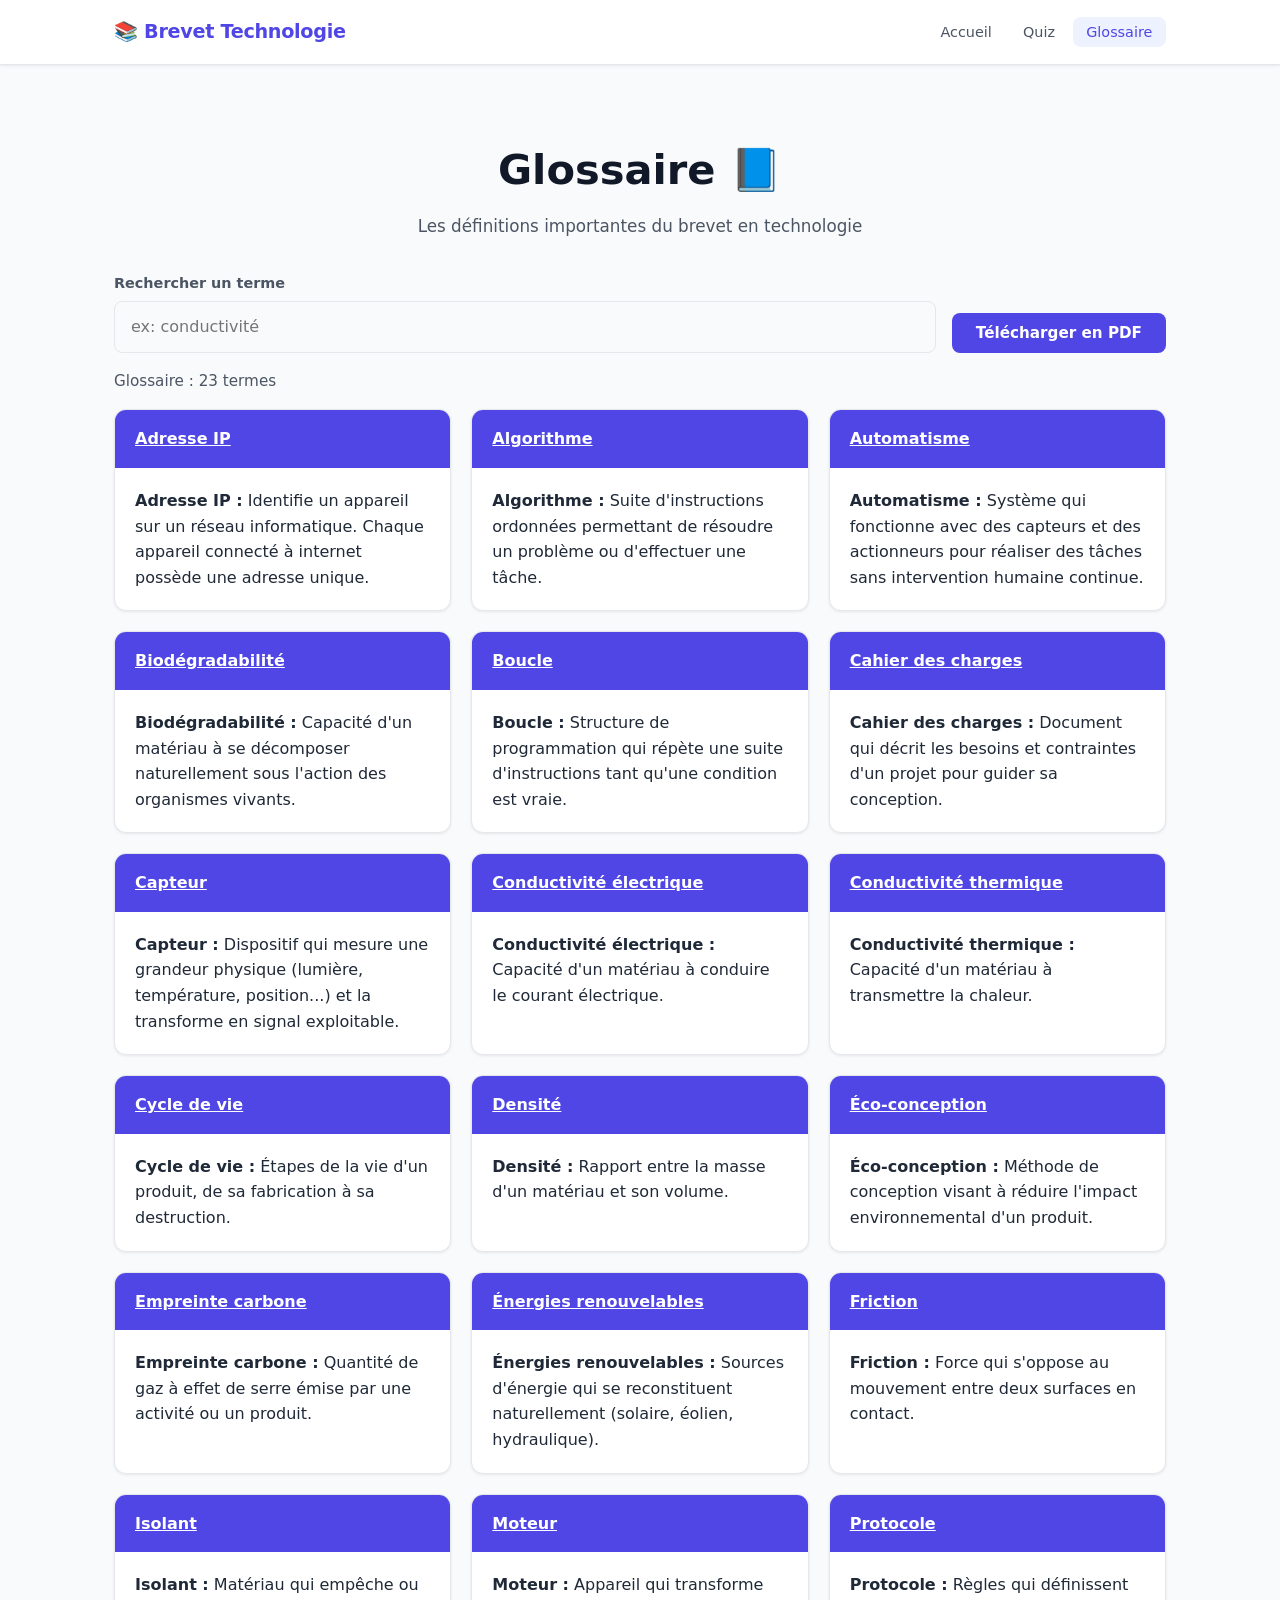
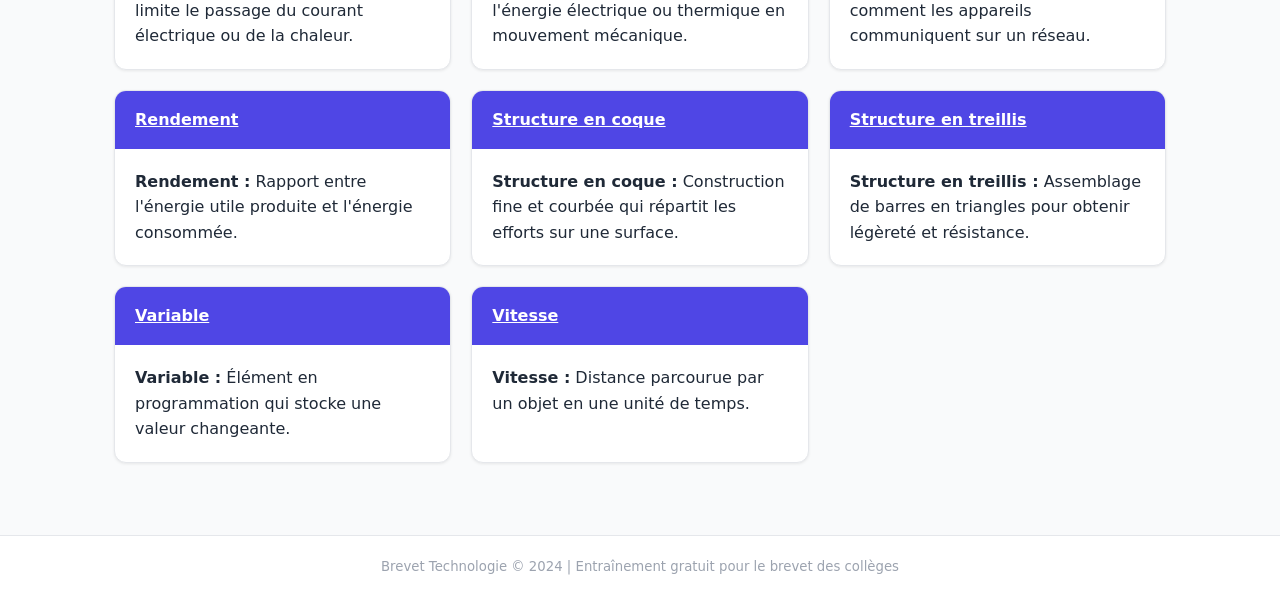
==== commit eba77c40: "Ajouter modal pour fiches détaillées dans le glossaire" ====
--- a/fiches.html
+++ b/fiches.html
@@ -228,6 +228,83 @@
         <p>Brevet Technologie © 2024 | Entraînement gratuit pour le brevet des collèges</p>
     </footer>
 
+    <!-- Modal pour fiches détaillées -->
+    <div id="detail-modal" class="modal" onclick="closeModal(event)">
+        <div class="modal-content" onclick="event.stopPropagation()">
+            <div class="modal-header">
+                <h2 id="modal-title">Titre</h2>
+                <button class="modal-close" onclick="closeModal()">✕</button>
+            </div>
+            <div class="modal-body" id="modal-body">
+                <p>Contenu</p>
+            </div>
+            <div class="modal-footer">
+                <button class="btn btn-secondary" onclick="closeModal()">Fermer</button>
+            </div>
+        </div>
+    </div>
+
+    <script>
+        // Base de données des fiches détaillées
+        const fichesDetaillees = {
+            'Adresse IP': {
+                titre: 'Adresse IP (Internet Protocol)',
+                contenu: '<p><strong>Définition :</strong> Identifie de manière unique chaque appareil connecté à un réseau informatique ou à internet.</p><p><strong>Format :</strong> IPv4 (xxx.xxx.xxx.xxx) ou IPv6 (format plus long)</p><p><strong>Exemple :</strong> 192.168.1.1</p><p><strong>Rôle :</strong> Permet le routage des données entre les appareils en spécifiant l\'adresse source et destination.</p>'
+            },
+            'Algorithme': {
+                titre: 'Algorithme',
+                contenu: '<p><strong>Définition :</strong> Procédure étape par étape pour résoudre un problème ou accomplir une tâche.</p><p><strong>Caractéristiques :</strong></p><ul style="margin-left:1rem;"><li>Séquence logique d\'instructions</li><li>Début et fin clairs</li><li>Peut inclure des boucles et conditions</li></ul><p><strong>Exemple :</strong> Algorithme pour trier une liste, faire une recette de cuisine.</p>'
+            },
+            'Automatisme': {
+                titre: 'Automatisme et Systèmes Automatisés',
+                contenu: '<p><strong>Définition :</strong> Système capable de fonctionner indépendamment après sa programmation, sans intervention humaine continue.</p><p><strong>Composants :</strong></p><ul style="margin-left:1rem;"><li>Capteurs (détection)</li><li>Contrôleurs (traitement logique)</li><li>Actionneurs (exécution)</li></ul><p><strong>Exemples :</strong> Ascenseur, lave-linge, feu tricolore.</p>'
+            },
+            'Capteur': {
+                titre: 'Capteur',
+                contenu: '<p><strong>Définition :</strong> Dispositif qui détecte une grandeur physique et la transforme en signal exploitable (électrique généralement).</p><p><strong>Types courants :</strong></p><ul style="margin-left:1rem;"><li>Capteur de température</li><li>Capteur de lumière (LDR)</li><li>Capteur de proximité</li><li>Capteur de pression</li></ul><p><strong>Signal de sortie :</strong> Converti en information utilisable par le contrôleur.</p>'
+            },
+            'Rendement': {
+                titre: 'Rendement Énergétique',
+                contenu: '<p><strong>Définition :</strong> Rapport entre l\'énergie utile obtenue et l\'énergie totale consommée.</p><p><strong>Formule :</strong> η = (Énergie utile / Énergie totale) × 100%</p><p><strong>Exemples :</strong></p><ul style="margin-left:1rem;"><li>Ampoule incandescente : ~5% (95% perdus en chaleur)</li><li>LED : ~90%</li><li>Moteur mécanique : ~85%</li></ul><p><strong>Objectif :</strong> Augmenter le rendement pour réduire la consommation.</p>'
+            },
+            'Densité': {
+                titre: 'Densité d\'un Matériau',
+                contenu: '<p><strong>Définition :</strong> Rapport entre la masse d\'un objet et son volume.</p><p><strong>Formule :</strong> ρ = m / V</p><p><strong>Unité :</strong> kg/m³ ou g/cm³</p><p><strong>Exemples :</strong></p><ul style="margin-left:1rem;"><li>Eau : 1 g/cm³</li><li>Aluminium : 2.7 g/cm³</li><li>Acier : 7.8 g/cm³</li><li>Bois : 0.5-0.9 g/cm³</li></ul><p><strong>Application :</strong> Choisir des matériaux légers pour réduire la masse.</p>'
+            },
+            'Structure en treillis': {
+                titre: 'Structure en Treillis',
+                contenu: '<p><strong>Définition :</strong> Assemblage de barres minces formant des triangles pour obtenir légèreté et grande résistance.</p><p><strong>Avantages :</strong></p><ul style="margin-left:1rem;"><li>Légère (peu de matière)</li><li>Très résistante</li><li>Répartition efficace des efforts</li></ul><p><strong>Exemples :</strong> Ponts, tours Eiffel, structures aéronautiques.</p><p><strong>Principe :</strong> Le triangle est la forme la plus rigide, contrairement au rectangle.</p>'
+            }
+        };
+
+        function openModal(terme) {
+            const fiche = fichesDetaillees[terme] || { 
+                titre: terme,
+                contenu: '<p>Fiche détaillée à ajouter...</p>'
+            };
+            
+            document.getElementById('modal-title').textContent = fiche.titre;
+            document.getElementById('modal-body').innerHTML = fiche.contenu;
+            document.getElementById('detail-modal').classList.add('show');
+        }
+
+        function closeModal(event) {
+            if (event && event.target.id !== 'detail-modal') return;
+            document.getElementById('detail-modal').classList.remove('show');
+        }
+
+        // Rendre les termes du glossaire cliquables
+        document.addEventListener('DOMContentLoaded', function() {
+            document.querySelectorAll('.glossaire-entry .fiche-header h2').forEach(el => {
+                el.style.cursor = 'pointer';
+                el.style.textDecoration = 'underline';
+                el.addEventListener('click', function(e) {
+                    openModal(this.textContent);
+                });
+            });
+        });
+    </script>
+
     <script>
         function getGlossaryCount() {
             return document.querySelectorAll('.glossaire-entry').length;
--- a/styles.css
+++ b/styles.css
@@ -875,6 +875,115 @@
     border-color: var(--gray-600);
 }
 
+/* ===== MODAL ===== */
+.modal {
+    display: none;
+    position: fixed;
+    z-index: 1000;
+    left: 0;
+    top: 0;
+    width: 100%;
+    height: 100%;
+    background-color: rgba(0, 0, 0, 0.5);
+    opacity: 0;
+    transition: opacity var(--transition);
+}
+
+.modal.show {
+    display: flex;
+    align-items: center;
+    justify-content: center;
+    opacity: 1;
+}
+
+.modal-content {
+    background: var(--bg-primary);
+    border-radius: var(--radius);
+    box-shadow: var(--shadow-lg);
+    max-width: 700px;
+    width: 90%;
+    max-height: 80vh;
+    overflow-y: auto;
+    animation: slideIn .3s ease-out;
+}
+
+@keyframes slideIn {
+    from {
+        transform: translateY(-50px);
+        opacity: 0;
+    }
+    to {
+        transform: translateY(0);
+        opacity: 1;
+    }
+}
+
+.modal-header {
+    display: flex;
+    justify-content: space-between;
+    align-items: center;
+    padding: 1.5rem;
+    border-bottom: 1px solid var(--border-color);
+}
+
+.modal-header h2 {
+    font-size: 1.3rem;
+    font-weight: 700;
+    color: var(--text-primary);
+    margin: 0;
+}
+
+.modal-close {
+    background: transparent;
+    border: none;
+    font-size: 1.5rem;
+    cursor: pointer;
+    color: var(--gray-600);
+    padding: 0;
+    width: 32px;
+    height: 32px;
+    display: flex;
+    align-items: center;
+    justify-content: center;
+    transition: color var(--transition);
+}
+
+.modal-close:hover {
+    color: var(--text-primary);
+}
+
+.modal-body {
+    padding: 1.5rem;
+    color: var(--text-primary);
+    line-height: 1.7;
+}
+
+.modal-body p {
+    margin-bottom: 1rem;
+}
+
+.modal-body ul {
+    margin-bottom: 1rem;
+    list-style: none;
+}
+
+.modal-body li {
+    padding: .35rem 0;
+}
+
+.modal-body li::before {
+    content: '•';
+    color: var(--primary);
+    margin-right: .5rem;
+}
+
+.modal-footer {
+    padding: 1rem 1.5rem;
+    border-top: 1px solid var(--border-color);
+    display: flex;
+    justify-content: flex-end;
+}
+
 /* ===== QUIZ TIMER ===== */
 .quiz-timer {
     background: var(--warning-light);
